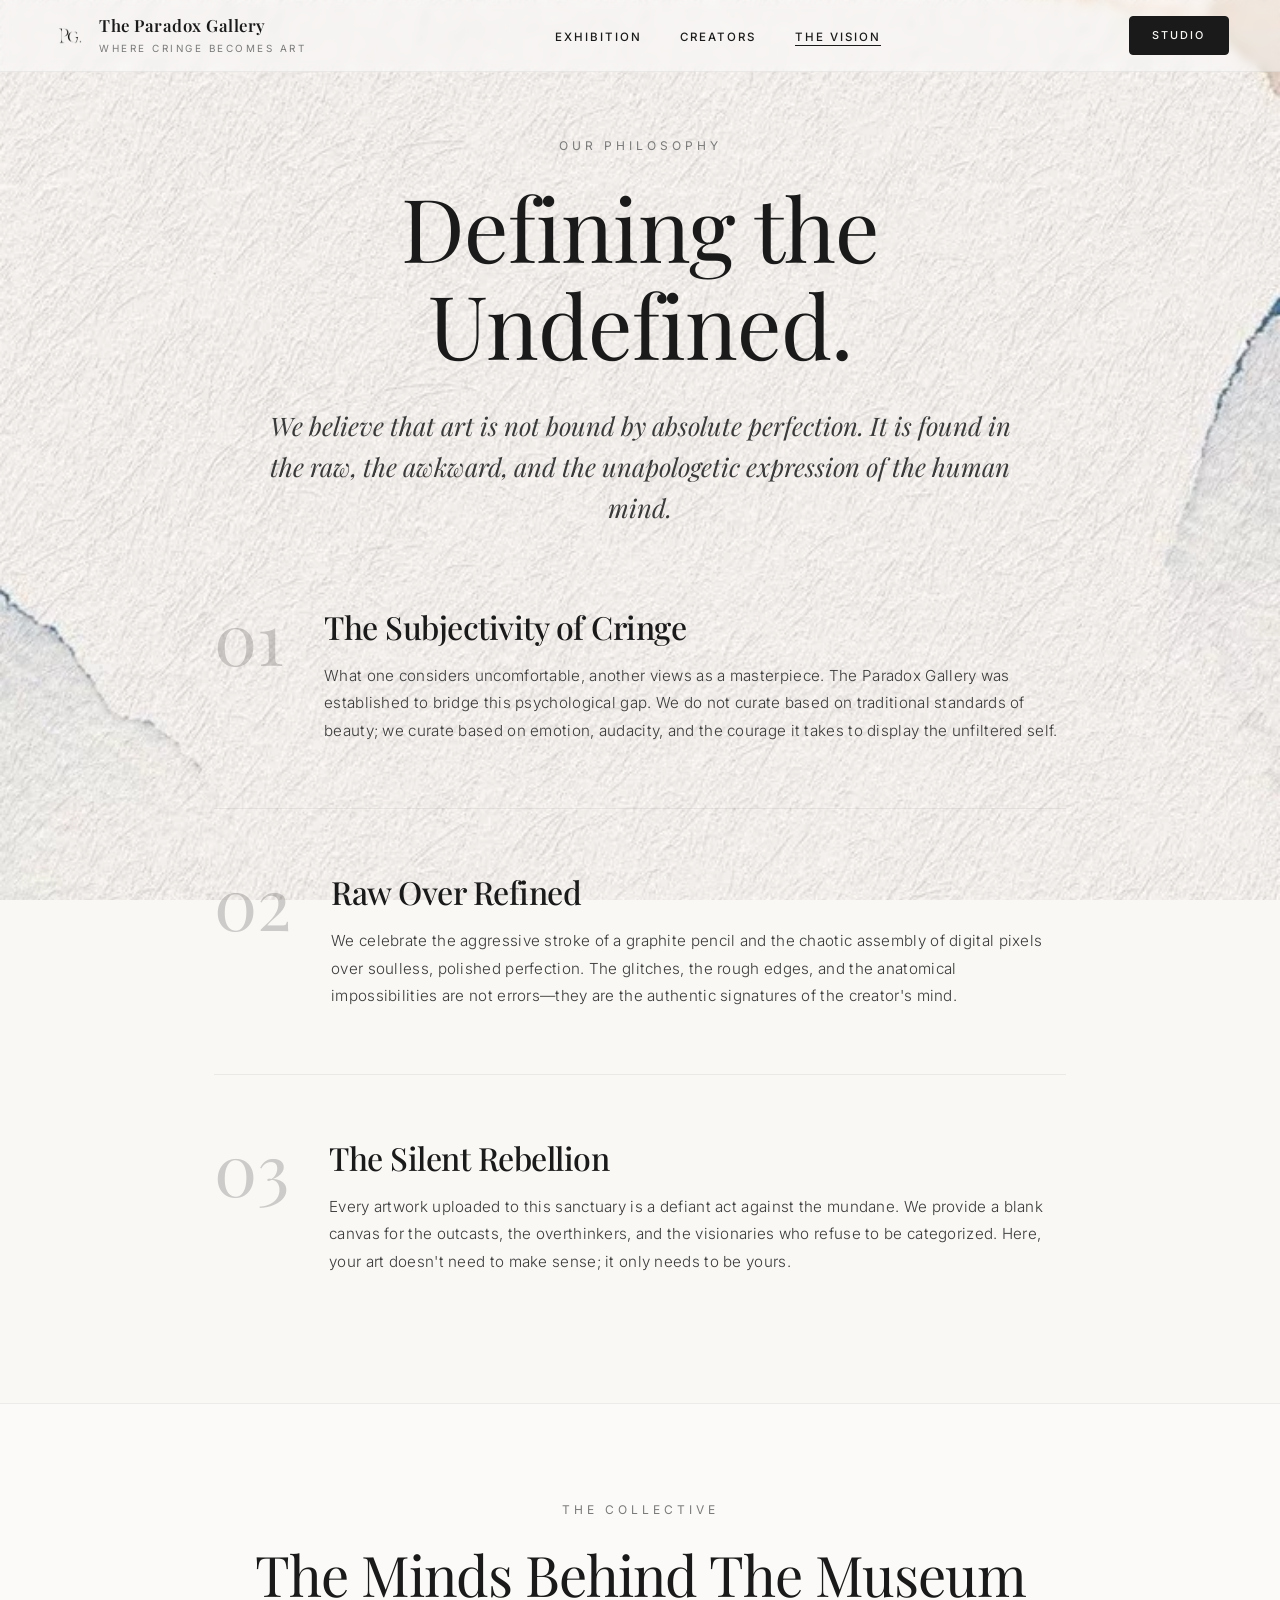
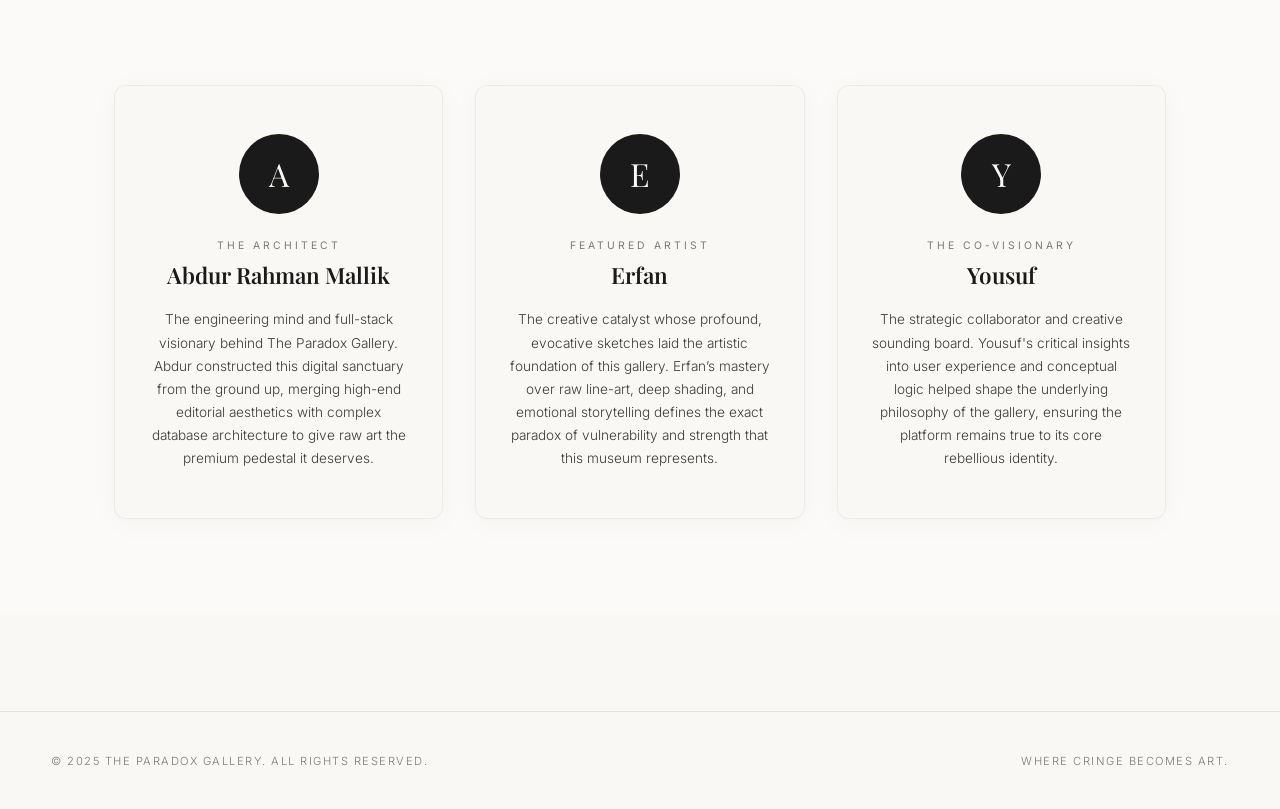
==== about.html @ 39e1206a "Add files via upload" ====
<!DOCTYPE html>
<html lang="en">
<head>
    <meta charset="UTF-8" />
    <meta name="viewport" content="width=device-width, initial-scale=1.0, maximum-scale=1.0, user-scalable=no" />
    <meta name="description" content="The Vision and The Collective behind The Paradox Gallery." />
    <title>The Vision — The Paradox Gallery</title>
    
    <link rel="icon" type="image/png" href="assets/favicon.png" />
    
    <link rel="stylesheet" href="css/global.css" />

    <style>
        /* ----------------------------------------------------------
           EDITORIAL TYPOGRAPHY & ANIMATIONS
           ---------------------------------------------------------- */
        .about-page-wrapper {
            padding-top: calc(var(--nav-height) + 4rem);
            padding-bottom: 6rem;
            overflow: hidden;
        }

        .editorial-header {
            text-align: center;
            max-width: 800px;
            margin: 0 auto 5rem;
            padding: 0 1.5rem;
        }

        .editorial-eyebrow {
            font-family: var(--font-sans);
            font-size: 0.75rem;
            letter-spacing: 4px;
            text-transform: uppercase;
            color: var(--ink-muted);
            margin-bottom: 1.5rem;
            display: block;
        }

        .editorial-title {
            font-family: var(--font-serif);
            font-size: clamp(3rem, 8vw, 5.5rem);
            font-weight: 400;
            line-height: 1.1;
            color: var(--ink);
            letter-spacing: -1px;
            margin-bottom: 2rem;
        }

        .editorial-lead {
            font-family: var(--font-serif);
            font-size: clamp(1.2rem, 3vw, 1.6rem);
            font-style: italic;
            color: var(--ink-light);
            line-height: 1.6;
        }

        /* ----------------------------------------------------------
           THE MANIFESTO SECTION
           ---------------------------------------------------------- */
        .manifesto-container {
            max-width: 900px;
            margin: 0 auto 8rem;
            padding: 0 1.5rem;
        }

        .manifesto-point {
            display: flex;
            align-items: flex-start;
            gap: 2.5rem;
            margin-bottom: 4rem;
            padding-bottom: 4rem;
            border-bottom: 1px solid rgba(0,0,0,0.06);
            opacity: 0;
            transform: translateY(30px);
            transition: opacity 0.8s var(--ease-luxury), transform 0.8s var(--ease-luxury);
        }

        .manifesto-point.visible {
            opacity: 1;
            transform: translateY(0);
        }

        .manifesto-point:last-child {
            border-bottom: none;
            margin-bottom: 0;
            padding-bottom: 0;
        }

        .manifesto-number {
            font-family: var(--font-serif);
            font-size: clamp(3rem, 6vw, 4.5rem);
            font-weight: 400;
            color: var(--ink);
            line-height: 0.8;
            opacity: 0.2;
        }

        .manifesto-content h3 {
            font-family: var(--font-serif);
            font-size: clamp(1.4rem, 3vw, 2rem);
            font-weight: 500;
            margin-bottom: 1rem;
            letter-spacing: -0.5px;
        }

        .manifesto-content p {
            font-family: var(--font-sans);
            font-size: 0.95rem;
            color: var(--ink-light);
            line-height: 1.8;
            letter-spacing: 0.3px;
        }

        /* ----------------------------------------------------------
           THE COLLECTIVE (TEAM) SECTION
           ---------------------------------------------------------- */
        .collective-section {
            background: rgba(255, 255, 255, 0.3);
            border-top: 1px solid rgba(0,0,0,0.06);
            padding: 6rem 0;
        }

        .collective-header {
            text-align: center;
            margin-bottom: 5rem;
        }

        .collective-grid {
            display: grid;
            grid-template-columns: repeat(auto-fit, minmax(300px, 1fr));
            gap: 2rem;
            max-width: 1100px;
            margin: 0 auto;
            padding: 0 1.5rem;
        }

        .profile-card {
            background: var(--canvas);
            border: 1px solid rgba(0,0,0,0.05);
            padding: 3rem 2rem;
            text-align: center;
            border-radius: var(--radius-lg);
            box-shadow: 0 4px 30px rgba(0,0,0,0.03);
            transition: transform 0.4s var(--ease-luxury), box-shadow 0.4s var(--ease-luxury);
            opacity: 0;
            transform: translateY(40px);
            transition: opacity 0.8s var(--ease-luxury), transform 0.8s var(--ease-luxury);
        }

        .profile-card.visible {
            opacity: 1;
            transform: translateY(0);
        }

        .profile-card:hover {
            transform: translateY(-8px);
            box-shadow: var(--shadow-lift);
        }

        .profile-avatar {
            width: 80px;
            height: 80px;
            border-radius: 50%;
            background: #1A1A1A;
            color: #F9F8F5;
            display: flex;
            align-items: center;
            justify-content: center;
            font-family: var(--font-serif);
            font-size: 2rem;
            margin: 0 auto 1.5rem;
        }

        .profile-role {
            font-family: var(--font-sans);
            font-size: 0.65rem;
            letter-spacing: 3px;
            text-transform: uppercase;
            color: var(--ink-muted);
            margin-bottom: 0.5rem;
            display: block;
        }

        .profile-name {
            font-family: var(--font-serif);
            font-size: 1.4rem;
            font-weight: 600;
            margin-bottom: 1.2rem;
            color: var(--ink);
        }

        .profile-bio {
            font-family: var(--font-sans);
            font-size: 0.85rem;
            line-height: 1.7;
            color: var(--ink-light);
        }

        /* Responsive Adjustments */
        @media (max-width: 768px) {
            .manifesto-point {
                flex-direction: column;
                gap: 1.5rem;
            }
            .manifesto-number {
                font-size: 3rem;
            }
        }
    </style>
</head>
<body>

    <nav id="navbar" class="anim-nav-init">
      <div class="nav-brand">
        <img src="assets/logo.png" alt="The Paradox Gallery" class="logo" onerror="this.style.display='none'" />
        <div>
          <span class="nav-brand-text">The Paradox Gallery</span>
          <span class="nav-brand-tagline">Where Cringe Becomes Art</span>
        </div>
      </div>
  
      <ul class="nav-links">
        <li><a href="index.html">Exhibition</a></li>
        <li><a href="creators.html">Creators</a></li>
        <li><a href="about.html" class="active">The Vision</a></li>
      </ul>
  
      <a href="dashboard.html" class="nav-cta desktop-only" id="nav-cta">Studio</a>
      <button class="nav-menu-btn" id="menu-btn" aria-label="Open menu">
        <img src="assets/icon-menu.png" alt="Menu" onerror="this.parentElement.innerHTML='☰'" />
      </button>
    </nav>
  
    <div id="mobile-drawer">
      <div class="drawer-header">
        <span class="nav-brand-text" style="font-family: var(--font-serif);">The Paradox Gallery</span>
        <button class="drawer-close-btn" id="drawer-close" aria-label="Close menu">
          <img src="assets/icon-close.png" alt="Close" onerror="this.parentElement.textContent='×'" />
        </button>
      </div>
      <nav class="drawer-nav">
        <a href="index.html">Exhibition</a>
        <a href="creators.html">Creators</a>
        <a href="about.html">The Vision</a>
        <a href="dashboard.html">Studio</a>
      </nav>
    </div>
    <div id="drawer-overlay"></div>

    <main class="about-page-wrapper">
        
        <header class="editorial-header anim-init">
            <span class="editorial-eyebrow">Our Philosophy</span>
            <h1 class="editorial-title">Defining the Undefined.</h1>
            <p class="editorial-lead">
                We believe that art is not bound by absolute perfection. It is found in the raw, the awkward, and the unapologetic expression of the human mind.
            </p>
        </header>

        <section class="manifesto-container">
            
            <div class="manifesto-point scroll-reveal">
                <span class="manifesto-number">01</span>
                <div class="manifesto-content">
                    <h3>The Subjectivity of Cringe</h3>
                    <p>What one considers uncomfortable, another views as a masterpiece. The Paradox Gallery was established to bridge this psychological gap. We do not curate based on traditional standards of beauty; we curate based on emotion, audacity, and the courage it takes to display the unfiltered self.</p>
                </div>
            </div>

            <div class="manifesto-point scroll-reveal">
                <span class="manifesto-number">02</span>
                <div class="manifesto-content">
                    <h3>Raw Over Refined</h3>
                    <p>We celebrate the aggressive stroke of a graphite pencil and the chaotic assembly of digital pixels over soulless, polished perfection. The glitches, the rough edges, and the anatomical impossibilities are not errors—they are the authentic signatures of the creator's mind.</p>
                </div>
            </div>

            <div class="manifesto-point scroll-reveal">
                <span class="manifesto-number">03</span>
                <div class="manifesto-content">
                    <h3>The Silent Rebellion</h3>
                    <p>Every artwork uploaded to this sanctuary is a defiant act against the mundane. We provide a blank canvas for the outcasts, the overthinkers, and the visionaries who refuse to be categorized. Here, your art doesn't need to make sense; it only needs to be yours.</p>
                </div>
            </div>

        </section>

        <section class="collective-section">
            <div class="collective-header scroll-reveal">
                <span class="editorial-eyebrow">The Collective</span>
                <h2 class="editorial-title" style="font-size: clamp(2rem, 5vw, 3.5rem); margin-bottom: 0;">The Minds Behind The Museum</h2>
            </div>

            <div class="collective-grid">
                
                <article class="profile-card scroll-reveal" style="transition-delay: 0.1s;">
                    <div class="profile-avatar">A</div>
                    <span class="profile-role">The Architect</span>
                    <h3 class="profile-name">Abdur Rahman Mallik</h3>
                    <p class="profile-bio">
                        The engineering mind and full-stack visionary behind The Paradox Gallery. Abdur constructed this digital sanctuary from the ground up, merging high-end editorial aesthetics with complex database architecture to give raw art the premium pedestal it deserves.
                    </p>
                </article>

                <article class="profile-card scroll-reveal" style="transition-delay: 0.2s;">
                    <div class="profile-avatar">E</div>
                    <span class="profile-role">Featured Artist</span>
                    <h3 class="profile-name">Erfan</h3>
                    <p class="profile-bio">
                        The creative catalyst whose profound, evocative sketches laid the artistic foundation of this gallery. Erfan’s mastery over raw line-art, deep shading, and emotional storytelling defines the exact paradox of vulnerability and strength that this museum represents.
                    </p>
                </article>

                <article class="profile-card scroll-reveal" style="transition-delay: 0.3s;">
                    <div class="profile-avatar">Y</div>
                    <span class="profile-role">The Co-Visionary</span>
                    <h3 class="profile-name">Yousuf</h3>
                    <p class="profile-bio">
                        The strategic collaborator and creative sounding board. Yousuf's critical insights into user experience and conceptual logic helped shape the underlying philosophy of the gallery, ensuring the platform remains true to its core rebellious identity.
                    </p>
                </article>

            </div>
        </section>

    </main>

    <footer class="site-footer">
      <p>© 2025 The Paradox Gallery. All rights reserved.</p>
      <p>Where Cringe Becomes Art.</p>
    </footer>

    <script>
        document.addEventListener('DOMContentLoaded', () => {
            // 1. Initial Entrance Animation
            setTimeout(() => {
                const header = document.querySelector('.editorial-header');
                const nav = document.getElementById('navbar');
                if (header) header.classList.add('anim-ready');
                if (nav) nav.classList.add('anim-nav-ready');
            }, 100);

            // 2. Scroll Reveal Animation for Manifesto and Cards
            const observerOptions = {
                root: null,
                rootMargin: '0px',
                threshold: 0.15 // Trigger when 15% of the element is visible
            };

            const observer = new IntersectionObserver((entries, observer) => {
                entries.forEach(entry => {
                    if (entry.isIntersecting) {
                        entry.target.classList.add('visible');
                        observer.unobserve(entry.target); // Animate only once
                    }
                });
            }, observerOptions);

            const revealElements = document.querySelectorAll('.scroll-reveal');
            revealElements.forEach(el => observer.observe(el));

            // 3. Mobile Navigation Menu Toggle Logic
            const menuBtn = document.getElementById('menu-btn');
            const closeBtn = document.getElementById('drawer-close');
            const drawer = document.getElementById('mobile-drawer');
            const overlay = document.getElementById('drawer-overlay');

            function openMenu() {
                drawer.classList.add('open');
                overlay.classList.add('visible');
                document.body.style.overflow = 'hidden'; // Stop background scrolling
            }

            function closeMenu() {
                drawer.classList.remove('open');
                overlay.classList.remove('visible');
                document.body.style.overflow = '';
            }

            if(menuBtn) menuBtn.addEventListener('click', openMenu);
            if(closeBtn) closeBtn.addEventListener('click', closeMenu);
            if(overlay) overlay.addEventListener('click', closeMenu);
        });
    </script>
</body>
</html>
---- css/global.css ----
/* ==========================================================
   GLOBAL.CSS — The Paradox Gallery Design System
   ========================================================== */

@import url('https://fonts.googleapis.com/css2?family=Playfair+Display:ital,wght@0,400;0,500;0,600;0,700;1,400;1,500&family=Inter:wght@300;400;500;600&display=swap');

/* ----------------------------------------------------------
   CSS CUSTOM PROPERTIES — Design Tokens
   ---------------------------------------------------------- */
:root {
  --canvas: #F9F8F5;
  --ink: #1A1A1A;
  --ink-light: #3a3a3a;
  --ink-muted: #7a7a7a;
  --glass-bg: rgba(255, 255, 255, 0.45);
  --glass-border: 1px solid rgba(0, 0, 0, 0.05);
  --glass-blur: blur(5px);
  --accent: #1A1A1A;
  --accent-hover: #333333;
  --error: #c0392b;
  --success: #27ae60;

  --font-serif: 'Playfair Display', Georgia, serif;
  --font-sans: 'Inter', -apple-system, sans-serif;

  --ease-luxury: cubic-bezier(0.25, 1, 0.5, 1);
  --ease-spring: cubic-bezier(0.34, 1.56, 0.64, 1);

  --nav-height: 72px;
  --radius: 4px;
  --radius-lg: 12px;

  --shadow-soft: 0 2px 20px rgba(0,0,0,0.06);
  --shadow-card: 0 4px 32px rgba(0,0,0,0.08);
  --shadow-lift: 0 12px 48px rgba(0,0,0,0.14);
}

/* ----------------------------------------------------------
   CSS RESET & BASE
   ---------------------------------------------------------- */
*, *::before, *::after {
  box-sizing: border-box;
  margin: 0;
  padding: 0;
}

html {
  font-size: 16px;
  scroll-behavior: smooth;
  -webkit-font-smoothing: antialiased;
  -moz-osx-font-smoothing: grayscale;
}

body {
  background-color: var(--canvas);
  color: var(--ink);
  font-family: var(--font-sans);
  font-weight: 400;
  line-height: 1.6;
  min-height: 100vh;
  overflow-x: hidden;
}

/* ----------------------------------------------------------
   GLOBAL TEXTURE LAYER
   ---------------------------------------------------------- */
body::before {
  content: '';
  position: fixed;
  top: 0;
  left: 0;
  width: 100vw;
  height: 100vh;
  background-image: url('../assets/bg-texture.png');
  background-size: cover;
  background-position: center;
  opacity: 3.5;
  z-index: -1;
  pointer-events: none;
}

/* ----------------------------------------------------------
   TYPOGRAPHY SYSTEM
   ---------------------------------------------------------- */
h1, h2, h3, h4, h5, h6 {
  font-family: var(--font-serif);
  font-weight: 500;
  line-height: 1.2;
  color: var(--ink);
}

h1 { font-size: clamp(2.4rem, 6vw, 5rem); }
h2 { font-size: clamp(1.8rem, 4vw, 3.2rem); }
h3 { font-size: clamp(1.3rem, 3vw, 2rem); }
h4 { font-size: 1.2rem; }

p {
  font-family: var(--font-sans);
  font-weight: 300;
  color: var(--ink-light);
  line-height: 1.8;
}

a {
  color: var(--ink);
  text-decoration: none;
  transition: opacity 0.2s var(--ease-luxury);
}

a:hover { opacity: 0.6; }

label {
  font-family: var(--font-sans);
  font-weight: 500;
  font-size: 0.72rem;
  letter-spacing: 2px;
  text-transform: uppercase;
  color: var(--ink-muted);
}

/* ----------------------------------------------------------
   ENTRANCE ANIMATION CLASSES
   ---------------------------------------------------------- */
.anim-init {
  opacity: 0;
  transform: translateY(40px);
}

.anim-nav-init {
  opacity: 0;
  transform: translateY(-100%);
}

.anim-ready {
  opacity: 1 !important;
  transform: translateY(0) !important;
  transition: opacity 0.6s var(--ease-luxury), transform 0.7s var(--ease-luxury);
}

.anim-nav-ready {
  opacity: 1 !important;
  transform: translateY(0) !important;
  transition: opacity 0.5s var(--ease-luxury), transform 0.6s var(--ease-luxury);
}

/* ----------------------------------------------------------
   GLOBAL NAVIGATION BAR
   ---------------------------------------------------------- */
#navbar {
  position: fixed;
  top: 0;
  left: 0;
  right: 0;
  z-index: 1000;
  height: var(--nav-height);
  background: var(--glass-bg);
  backdrop-filter: var(--glass-blur);
  -webkit-backdrop-filter: var(--glass-blur);
  border-bottom: var(--glass-border);
  display: flex;
  align-items: center;
  justify-content: space-between;
  padding: 0 clamp(1.2rem, 5vw, 3.2rem);
}

.nav-brand {
  display: flex;
  align-items: center;
  gap: 0.75rem;
}

.nav-brand img.logo {
  height: 36px;
  width: auto;
  display: block;
}

.nav-brand-text {
  font-family: var(--font-serif);
  font-size: 1.05rem;
  font-weight: 600;
  letter-spacing: 0.5px;
  color: var(--ink);
  line-height: 1;
}

.nav-brand-tagline {
  font-family: var(--font-sans);
  font-size: 0.62rem;
  letter-spacing: 2.5px;
  color: var(--ink-muted);
  text-transform: uppercase;
  display: block;
  margin-top: 2px;
}

/* Desktop Nav Links */
.nav-links {
  display: flex;
  align-items: center;
  gap: 2.4rem;
  list-style: none;
}

.nav-links a {
  font-family: var(--font-sans);
  font-size: 0.72rem;
  font-weight: 500;
  letter-spacing: 2px;
  text-transform: uppercase;
  color: var(--ink);
  position: relative;
  padding-bottom: 2px;
}

.nav-links a::after {
  content: '';
  position: absolute;
  bottom: 0;
  left: 0;
  width: 0;
  height: 1px;
  background: var(--ink);
  transition: width 0.3s var(--ease-luxury);
}

.nav-links a:hover::after,
.nav-links a.active::after {
  width: 100%;
}

.nav-links a:hover { opacity: 1; }

/* Nav CTA */
.nav-cta {
  font-family: var(--font-sans);
  font-size: 0.68rem;
  font-weight: 500;
  letter-spacing: 2px;
  text-transform: uppercase;
  color: var(--canvas);
  background: var(--ink);
  padding: 0.6rem 1.4rem;
  border: 1px solid var(--ink);
  border-radius: var(--radius);
  transition: background 0.25s var(--ease-luxury), color 0.25s var(--ease-luxury);
  white-space: nowrap;
}

.nav-cta:hover {
  background: transparent;
  color: var(--ink);
  opacity: 1;
}

/* Hamburger Icon */
.nav-menu-btn {
  display: none;
  background: none;
  border: none;
  cursor: pointer;
  padding: 4px;
  width: 40px;
  height: 40px;
  align-items: center;
  justify-content: center;
}

.nav-menu-btn img {
  width: 24px;
  height: 24px;
  filter: brightness(0) drop-shadow(0px 0px 0.8px rgba(0,0,0,0.8));
  transition: opacity 0.2s ease;
}

.nav-menu-btn:hover img { opacity: 0.5; }

/* ----------------------------------------------------------
   MOBILE DRAWER
   ---------------------------------------------------------- */
#mobile-drawer {
  position: fixed;
  top: 0;
  right: 0;
  bottom: 0;
  width: min(85vw, 320px);
  background: var(--canvas);
  border-left: var(--glass-border);
  z-index: 2000;
  padding: 2rem 2.4rem;
  display: flex;
  flex-direction: column;
  gap: 0;
  transform: translateX(100%);
  transition: transform 0.45s var(--ease-luxury);
  box-shadow: -8px 0 40px rgba(0,0,0,0.08);
}

#mobile-drawer.open {
  transform: translateX(0);
}

.drawer-header {
  display: flex;
  align-items: center;
  justify-content: space-between;
  margin-bottom: 3rem;
}

.drawer-close-btn {
  background: none;
  border: none;
  cursor: pointer;
  padding: 4px;
  width: 36px;
  height: 36px;
  display: flex;
  align-items: center;
  justify-content: center;
}

.drawer-close-btn img {
  width: 20px;
  height: 20px;
  filter: brightness(0) drop-shadow(0px 0px 0.8px rgba(0,0,0,0.8));
  transition: opacity 0.2s ease;
}

.drawer-close-btn:hover img { opacity: 0.5; }

.drawer-nav {
  display: flex;
  flex-direction: column;
  gap: 0;
  flex: 1;
}

.drawer-nav a {
  font-family: var(--font-serif);
  font-size: 1.6rem;
  font-weight: 400;
  color: var(--ink);
  padding: 0.9rem 0;
  border-bottom: 1px solid rgba(0,0,0,0.06);
  transition: opacity 0.2s ease, transform 0.2s ease;
  display: block;
}

.drawer-nav a:hover {
  opacity: 0.5;
  transform: translateX(4px);
}

.drawer-footer {
  margin-top: 2rem;
}

.drawer-footer .nav-cta {
  display: inline-block;
  width: 100%;
  text-align: center;
  padding: 0.9rem;
}

/* Drawer Overlay */
#drawer-overlay {
  position: fixed;
  inset: 0;
  background: rgba(0,0,0,0.35);
  z-index: 1999;
  opacity: 0;
  pointer-events: none;
  transition: opacity 0.4s var(--ease-luxury);
}

#drawer-overlay.visible {
  opacity: 1;
  pointer-events: all;
}

/* ----------------------------------------------------------
   PAGE LAYOUT WRAPPER
   ---------------------------------------------------------- */
.page-wrapper {
  padding-top: var(--nav-height);
  min-height: 100vh;
}

.container {
  width: 100%;
  max-width: 1280px;
  margin: 0 auto;
  padding: 0 clamp(1.2rem, 5vw, 3.2rem);
}

/* ----------------------------------------------------------
   UTILITY CLASSES
   ---------------------------------------------------------- */
.serif { font-family: var(--font-serif); }
.sans { font-family: var(--font-sans); }

.text-muted {
  color: var(--ink-muted);
  font-size: 0.75rem;
  letter-spacing: 1.5px;
  text-transform: uppercase;
}

.divider {
  width: 48px;
  height: 1px;
  background: var(--ink);
  margin: 1.5rem 0;
}

/* Buttons */
.btn-primary {
  display: inline-flex;
  align-items: center;
  justify-content: center;
  gap: 0.5rem;
  font-family: var(--font-sans);
  font-size: 0.72rem;
  font-weight: 500;
  letter-spacing: 2px;
  text-transform: uppercase;
  color: var(--canvas);
  background: var(--ink);
  border: 1px solid var(--ink);
  padding: 0.85rem 2rem;
  border-radius: var(--radius);
  cursor: pointer;
  transition: all 0.25s var(--ease-luxury);
  text-decoration: none;
}

.btn-primary:hover {
  background: transparent;
  color: var(--ink);
  opacity: 1;
}

.btn-secondary {
  display: inline-flex;
  align-items: center;
  justify-content: center;
  gap: 0.5rem;
  font-family: var(--font-sans);
  font-size: 0.72rem;
  font-weight: 500;
  letter-spacing: 2px;
  text-transform: uppercase;
  color: var(--ink);
  background: transparent;
  border: 1px solid var(--ink);
  padding: 0.85rem 2rem;
  border-radius: var(--radius);
  cursor: pointer;
  transition: all 0.25s var(--ease-luxury);
  text-decoration: none;
}

.btn-secondary:hover {
  background: var(--ink);
  color: var(--canvas);
  opacity: 1;
}

/* ----------------------------------------------------------
   GLOBAL FOOTER
   ---------------------------------------------------------- */
.site-footer {
  border-top: 1px solid rgba(0,0,0,0.08);
  padding: 2.4rem clamp(1.2rem, 5vw, 3.2rem);
  display: flex;
  align-items: center;
  justify-content: space-between;
  flex-wrap: wrap;
  gap: 1rem;
}

.site-footer p {
  font-size: 0.7rem;
  letter-spacing: 1.5px;
  text-transform: uppercase;
  color: var(--ink-muted);
}

/* ----------------------------------------------------------
   TOAST NOTIFICATIONS
   ---------------------------------------------------------- */
#toast-container {
  position: fixed;
  bottom: 2rem;
  right: 2rem;
  z-index: 9999;
  display: flex;
  flex-direction: column;
  gap: 0.75rem;
  pointer-events: none;
}

.toast {
  background: var(--ink);
  color: var(--canvas);
  font-family: var(--font-sans);
  font-size: 0.72rem;
  font-weight: 400;
  letter-spacing: 1px;
  padding: 0.85rem 1.4rem;
  border-radius: var(--radius);
  opacity: 0;
  transform: translateY(12px);
  animation: toastIn 0.35s var(--ease-luxury) forwards, toastOut 0.35s var(--ease-luxury) 2.7s forwards;
  pointer-events: none;
  max-width: 300px;
}

.toast.toast-error {
  background: var(--error);
}

.toast.toast-success {
  background: var(--success);
}

@keyframes toastIn {
  to { opacity: 1; transform: translateY(0); }
}

@keyframes toastOut {
  to { opacity: 0; transform: translateY(12px); }
}

/* ----------------------------------------------------------
   LOADING SPINNER
   ---------------------------------------------------------- */
.spinner {
  display: inline-block;
  width: 18px;
  height: 18px;
  border: 2px solid rgba(255,255,255,0.3);
  border-top-color: currentColor;
  border-radius: 50%;
  animation: spin 0.7s linear infinite;
}

.spinner.dark {
  border: 2px solid rgba(0,0,0,0.1);
  border-top-color: var(--ink);
}

@keyframes spin {
  to { transform: rotate(360deg); }
}

/* ----------------------------------------------------------
   RESPONSIVE: MOBILE BREAKPOINT
   ---------------------------------------------------------- */
@media (max-width: 768px) {
  .nav-links { display: none; }
  .nav-cta.desktop-only { display: none; }
  .nav-menu-btn { display: flex; }
}

@media (min-width: 769px) {
  #mobile-drawer { display: none !important; }
  #drawer-overlay { display: none !important; }
}
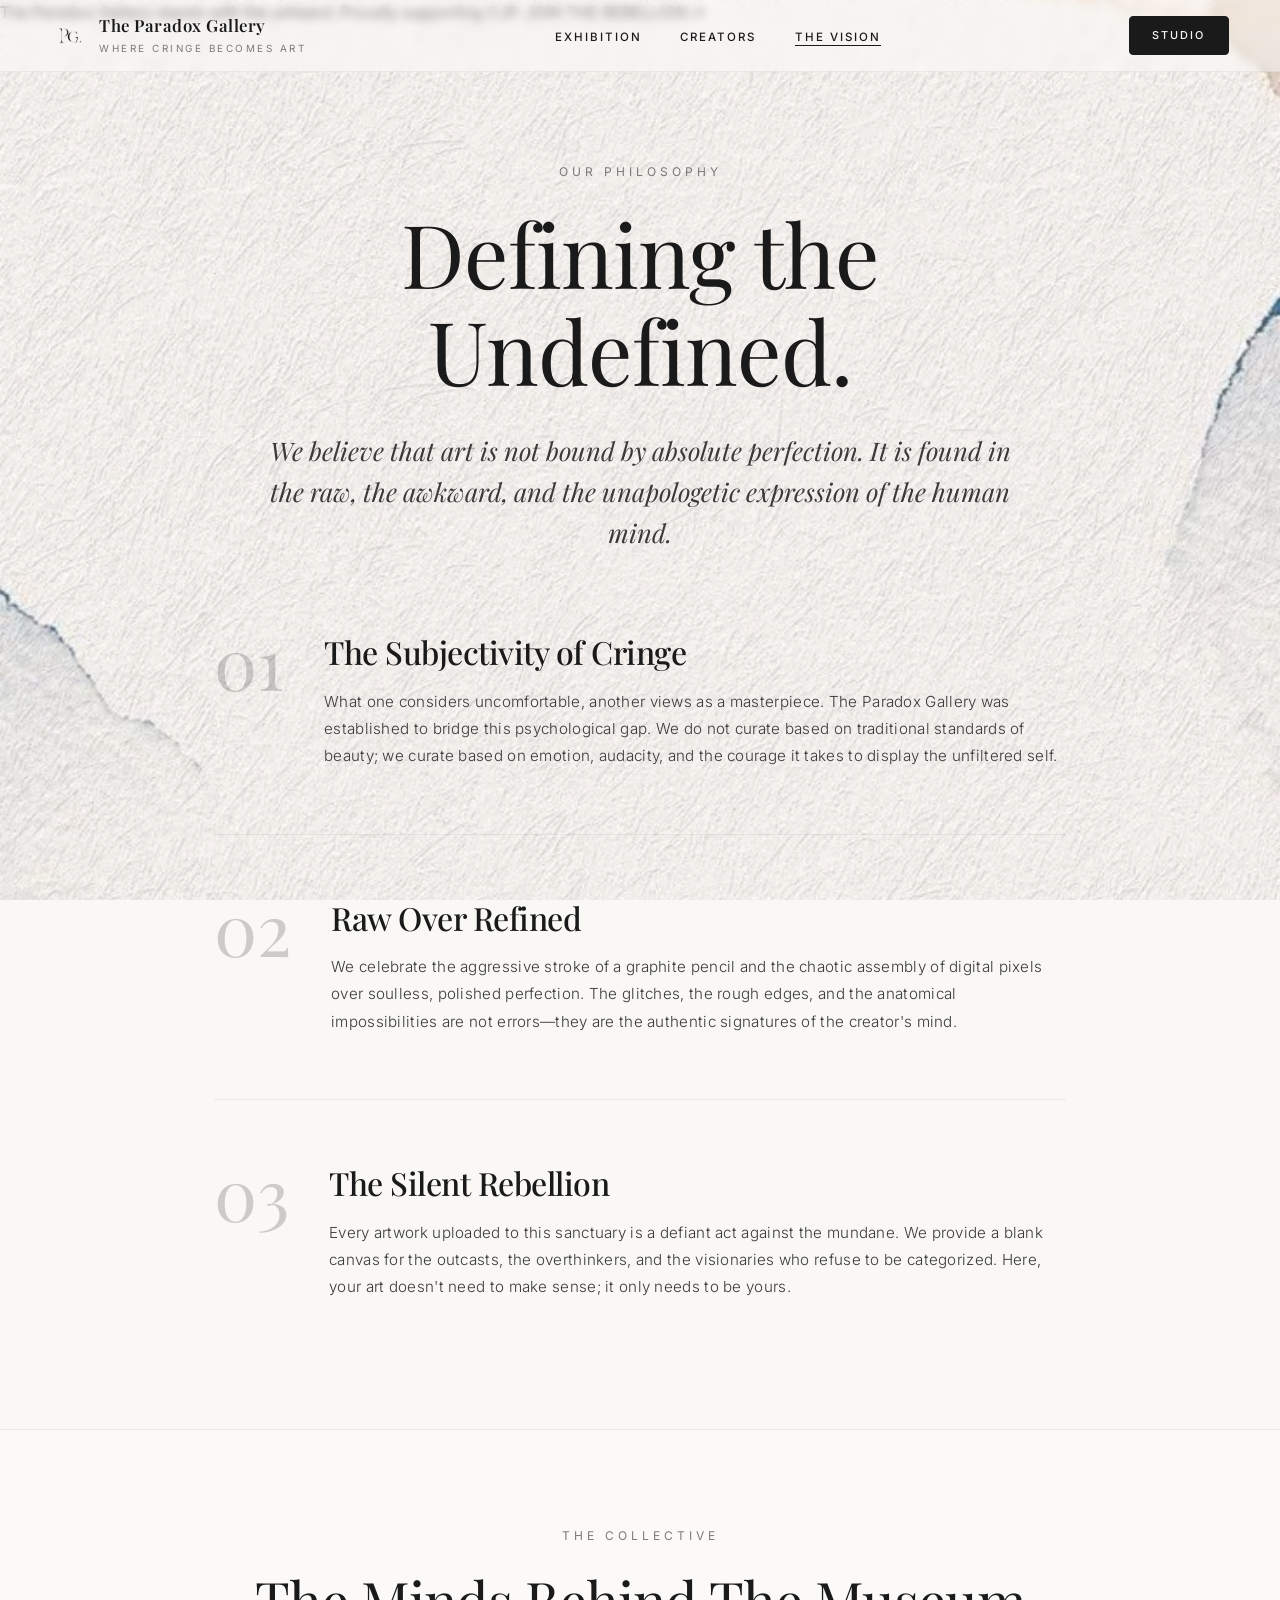
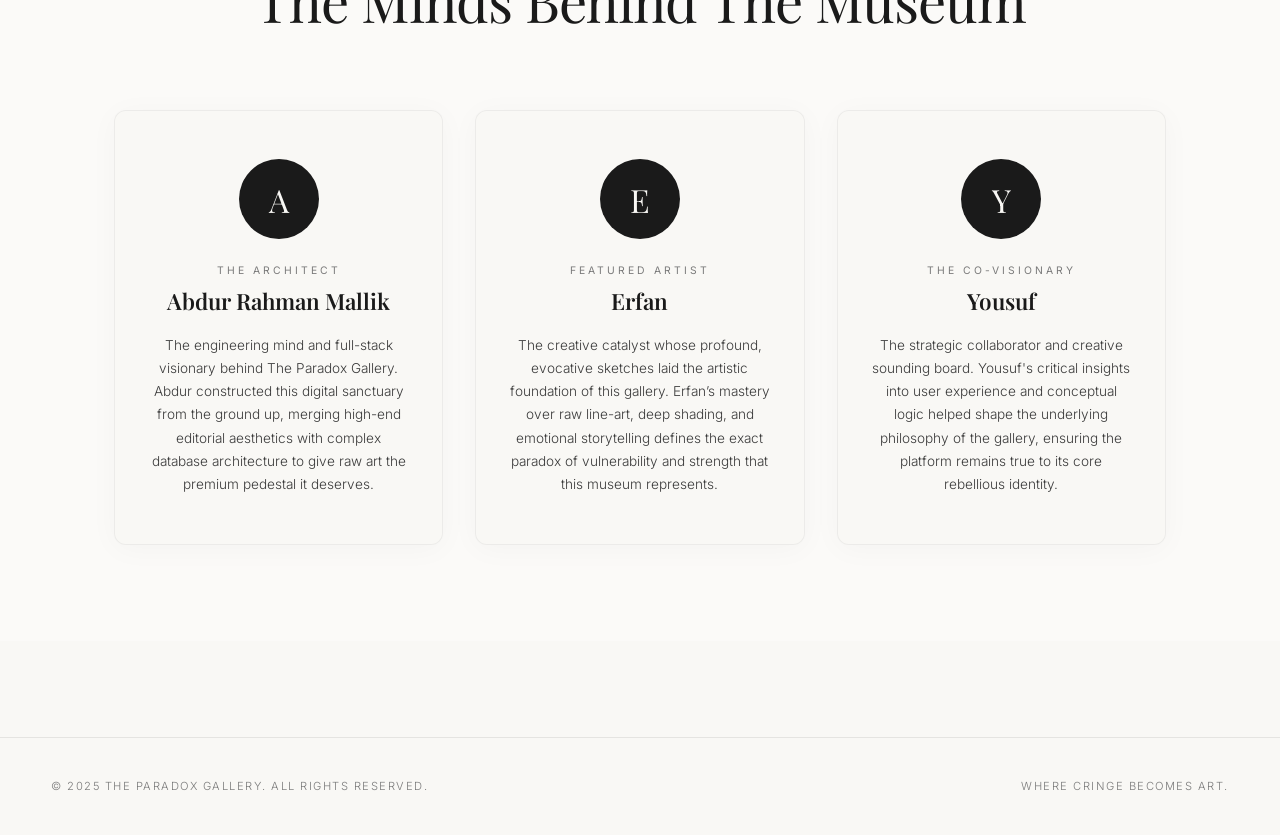
==== commit e76ac1a0: "Update about.html" ====
--- a/about.html
+++ b/about.html
@@ -210,6 +210,18 @@
     </style>
 </head>
 <body>
+
+  <div class="cjp-alert-bar">
+      <span class="cjp-alert-text">
+          <span class="cjp-alert-text-long">The Paradox Gallery stands with the unheard. </span>
+          Proudly supporting CJP.
+      </span>
+      <a href="https://cockroachjantaparty.org/" target="_blank" rel="noopener noreferrer" class="cjp-alert-link">
+          JOIN THE REBELLION ↗
+      </a>
+  </div>
+
+
 
     <nav id="navbar" class="anim-nav-init">
       <div class="nav-brand">
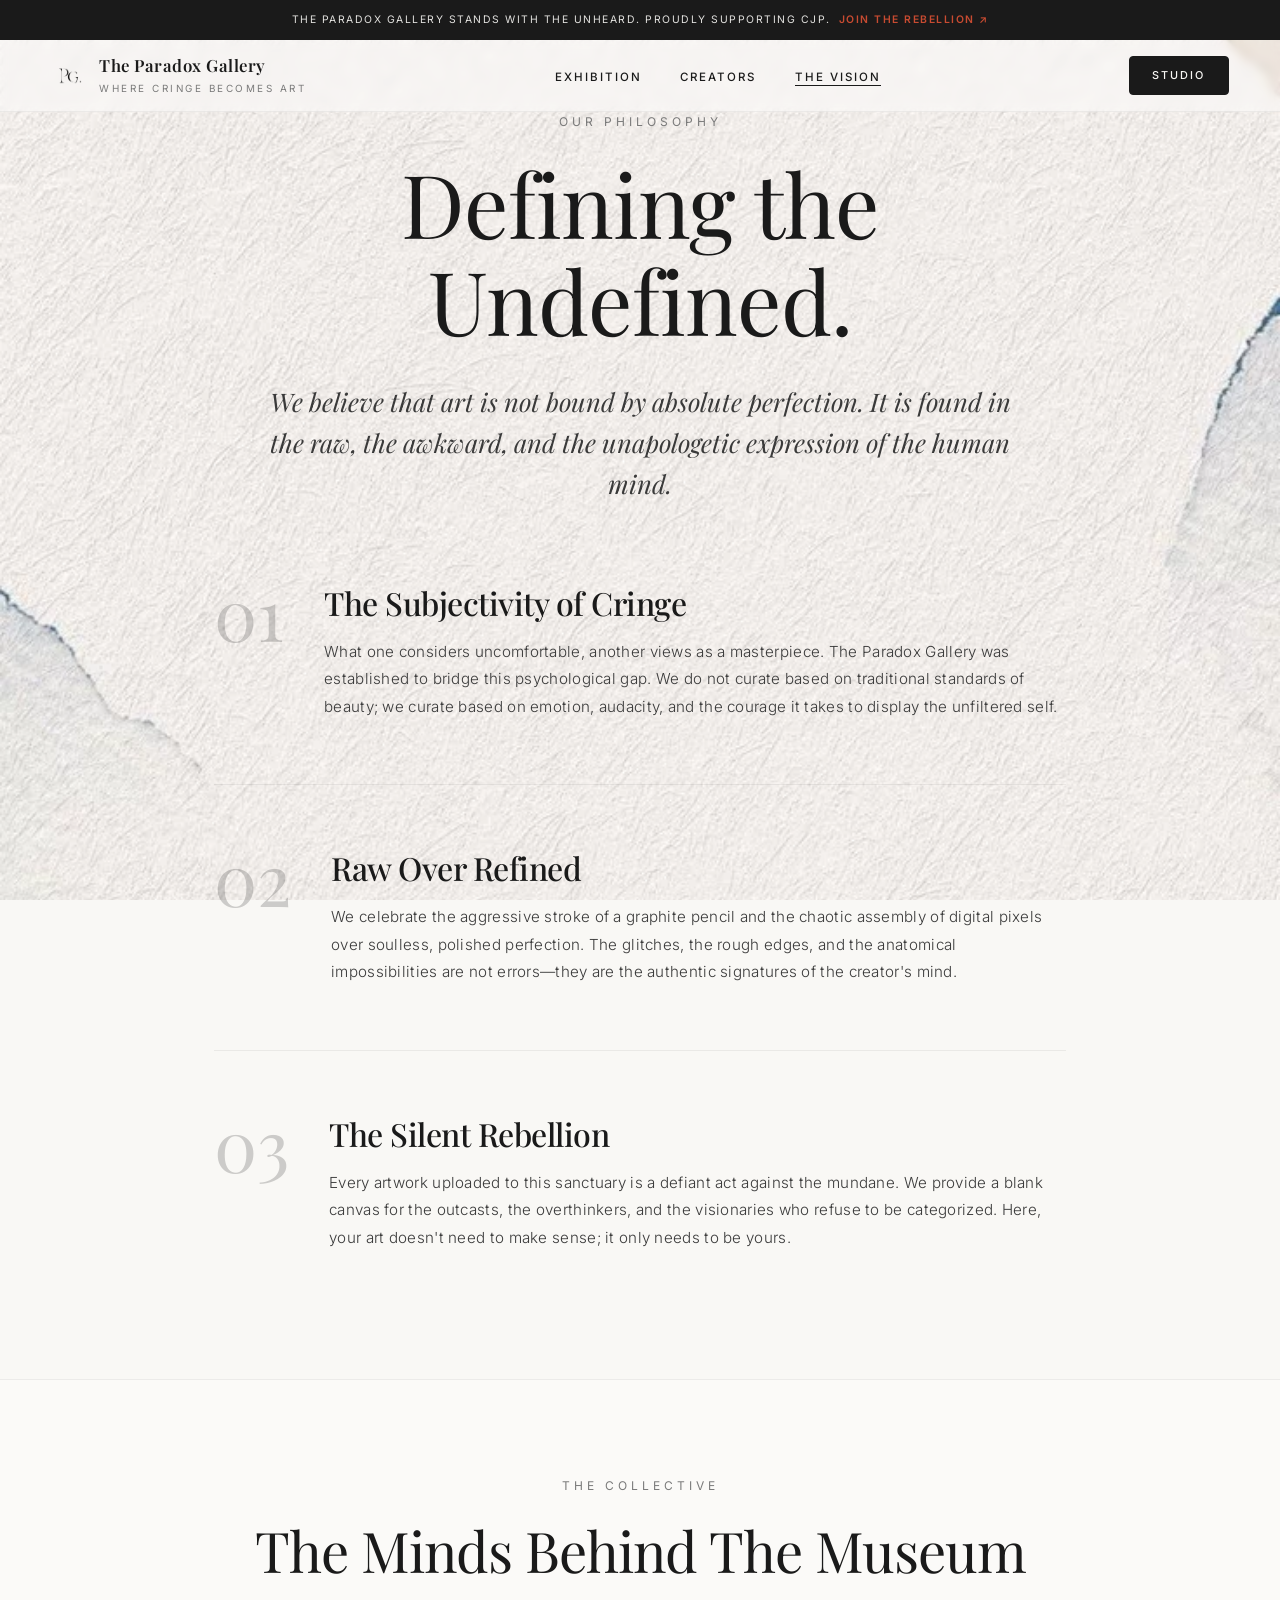
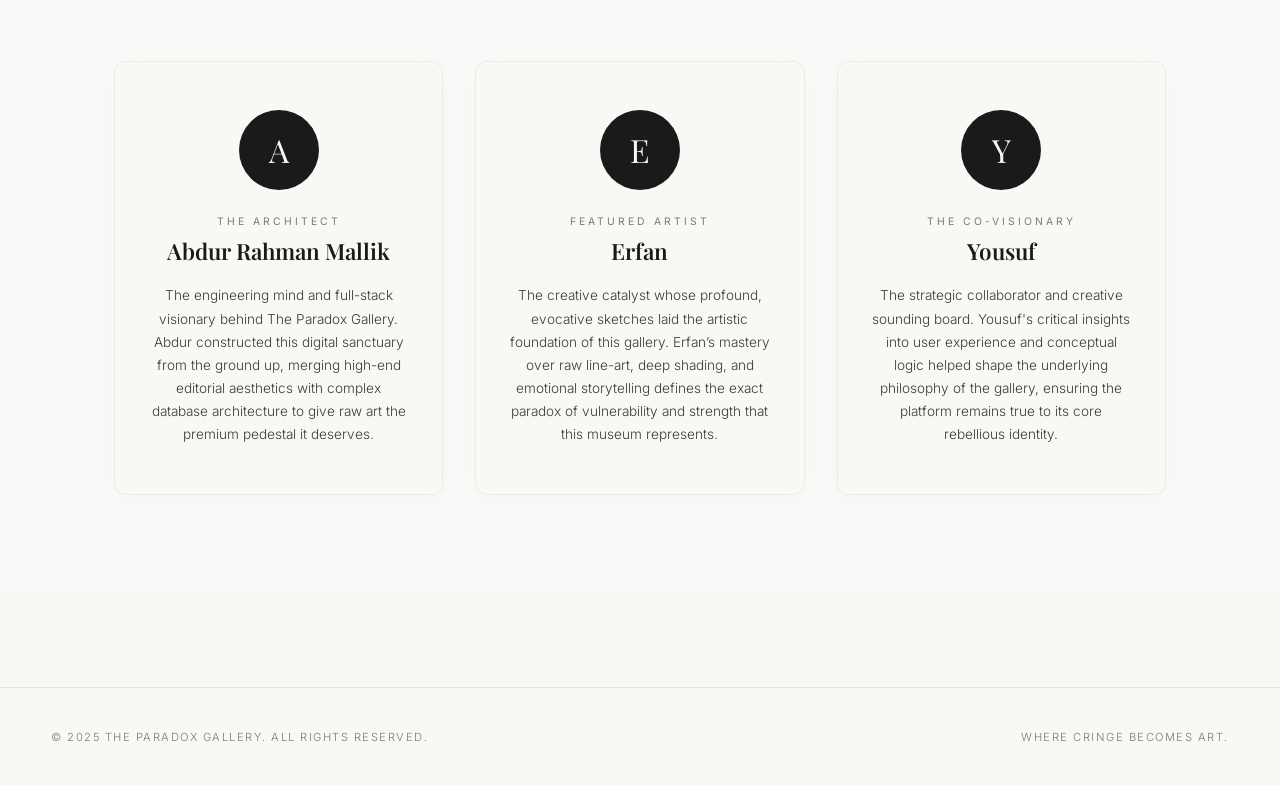
==== commit 742a347b: "Update about.html" ====
--- a/about.html
+++ b/about.html
@@ -9,6 +9,8 @@
     <link rel="icon" type="image/png" href="assets/favicon.png" />
     
     <link rel="stylesheet" href="css/global.css" />
+  <!-- Manifest Link -->
+  <link rel="manifest" href="manifest.json" />
 
     <style>
         /* ----------------------------------------------------------
--- a/css/global.css
+++ b/css/global.css
@@ -567,3 +567,363 @@
   #mobile-drawer { display: none !important; }
   #drawer-overlay { display: none !important; }
 }
+/* ==========================================================
+   CJP SOLIDARITY ALERT BAR (Top Banner)
+   ========================================================== */
+.cjp-alert-bar {
+    position: fixed;
+    top: 0;
+    left: 0;
+    width: 100%;
+    height: 40px;
+    background-color: var(--ink); /* Dark black/brown */
+    color: var(--canvas); /* Cream color for text */
+    display: flex;
+    align-items: center;
+    justify-content: center;
+    font-family: var(--font-sans);
+    font-size: 0.65rem;
+    letter-spacing: 1.5px;
+    text-transform: uppercase;
+    z-index: 2000;
+    padding: 0 1rem;
+}
+
+.cjp-alert-text {
+    opacity: 0.9;
+}
+
+.cjp-alert-link {
+    color: #C84B31; /* CJP Signature Rust Orange Color */
+    font-weight: 600;
+    margin-left: 8px;
+    text-decoration: none;
+    transition: opacity 0.2s var(--ease-luxury);
+    display: inline-flex;
+    align-items: center;
+    gap: 4px;
+}
+
+.cjp-alert-link:hover {
+    opacity: 0.7;
+    text-decoration: underline;
+    text-underline-offset: 3px;
+}
+
+/* Shift existing fixed elements down by 40px to make room for the bar */
+#navbar {
+    top: 40px !important;
+}
+
+#mobile-drawer {
+    top: 40px !important;
+}
+
+.page-wrapper, .about-page-wrapper {
+    padding-top: calc(var(--nav-height) + 40px) !important;
+}
+
+/* Mobile responsive text adjustments */
+@media (max-width: 640px) {
+    .cjp-alert-bar {
+        font-size: 0.55rem;
+        letter-spacing: 1px;
+    }
+    .cjp-alert-text-long {
+        display: none; /* Hide longer text on small screens */
+    }
+}
+/* ==========================================================
+   THE PARADOX AI - PREMIUM GLASS MODAL & ROTATING FAB
+   ========================================================== */
+
+/* Floating Button Container (Bottom Left) */
+.ai-fab-container {
+    position: fixed;
+    bottom: 20px;  /* Screen ke ekdum neeche */
+    right: 20px;    /* Ekdum strictly left corner mein */
+    width: 100px;
+    height: 100px;
+    z-index: 9998;
+    display: flex;
+    align-items: center;
+    justify-content: center;
+}
+
+
+/* Rotating Circular Text */
+.ai-rotating-text {
+    position: absolute;
+    width: 100%;
+    height: 100%;
+    animation: rotateText 15s linear infinite;
+    pointer-events: none; /* Taki click button par hi ho */
+}
+
+.ai-rotating-text text {
+    font-family: var(--font-sans), sans-serif;
+    font-size: 11px;
+    font-weight: 600;
+    fill: #1A1A1A; /* Text color */
+    letter-spacing: 2px;
+}
+
+@keyframes rotateText {
+    0% { transform: rotate(0deg); }
+    100% { transform: rotate(360deg); }
+}
+
+/* Floating Action Button with Breathing Animation */
+.ai-floating-btn {
+    position: absolute;
+    width: 65px;
+    height: 65px;
+    border-radius: 50%;
+    background: #F9F8F5;
+    border: 2px solid #C84B31; /* Subtle orange ring */
+    box-shadow: 0 8px 20px rgba(0,0,0,0.2);
+    cursor: pointer;
+    display: flex;
+    align-items: center;
+    justify-content: center;
+    overflow: hidden;
+    transition: transform 0.3s;
+}
+
+.ai-floating-btn img {
+    width: 100%;
+    height: 100%;
+    object-fit: cover;
+}
+
+.ai-floating-btn:hover {
+    transform: scale(1.1);
+    animation-play-state: paused;
+}
+
+@keyframes floatBreathing {
+    0% { transform: translateY(0px); box-shadow: 0 8px 20px rgba(0,0,0,0.2); }
+    50% { transform: translateY(-8px); box-shadow: 0 12px 25px rgba(200, 75, 49, 0.3); }
+    100% { transform: translateY(0px); box-shadow: 0 8px 20px rgba(0,0,0,0.2); }
+}
+
+/* Overlay */
+#ai-modal-overlay {
+    position: fixed;
+    inset: 0;
+    background: rgba(0, 0, 0, 0.3);
+    z-index: 9999;
+    opacity: 0;
+    pointer-events: none;
+    transition: opacity 0.3s ease;
+}
+
+#ai-modal-overlay.active {
+    opacity: 1;
+    pointer-events: all;
+}
+
+/* Premium Glass Modal */
+.ai-glass-modal {
+    position: fixed;
+    bottom: 120px;
+    left: 25px; /* Aligned with FAB */
+    width: 380px;
+    max-width: calc(100vw - 50px);
+    height: 600px;
+    max-height: 75vh; /* Prevents desktop breaking/squishing */
+    background: rgba(249, 248, 245, 0.85); /* Frosted Cream */
+    backdrop-filter: blur(5px);
+    -webkit-backdrop-filter: blur(5px);
+    border: 1px solid rgba(255, 255, 255, 0.4);
+    border-radius: 20px;
+    box-shadow: 0 20px 40px rgba(0,0,0,0.15);
+    z-index: 10000;
+    display: flex;
+    flex-direction: column;
+    
+    /* Animation initial state */
+    opacity: 0;
+    transform: translateY(20px) scale(0.95);
+    pointer-events: none;
+    transition: all 0.4s cubic-bezier(0.175, 0.885, 0.32, 1.275);
+}
+
+.ai-glass-modal.active {
+    opacity: 1;
+    transform: translateY(0) scale(1);
+    pointer-events: all;
+}
+
+/* Modal Header */
+.ai-modal-header {
+    padding: 18px 20px;
+    display: flex;
+    justify-content: space-between;
+    align-items: center;
+    border-bottom: 1px solid rgba(0,0,0,0.08);
+}
+
+.ai-brand-header {
+    display: flex;
+    align-items: center;
+    gap: 12px;
+}
+
+.ai-header-logo {
+    width: 40px;
+    height: 40px;
+    border-radius: 50%;
+    border: 1px solid rgba(0,0,0,0.1);
+}
+
+.ai-close-btn {
+    background: none;
+    border: none;
+    font-size: 1.8rem;
+    color: #1A1A1A;
+    cursor: pointer;
+    transition: opacity 0.2s;
+}
+
+.ai-close-btn:hover { opacity: 0.5; }
+
+/* Chat Box */
+.ai-chat-box {
+    flex: 1;
+    padding: 20px;
+    overflow-y: auto;
+    display: flex;
+    flex-direction: column;
+    gap: 20px;
+}
+
+.ai-message-wrapper {
+    display: flex;
+    flex-direction: column;
+    max-width: 88%;
+    position: relative;
+}
+
+.ai-message-wrapper.wrapper-user { align-self: flex-end; align-items: flex-end; }
+.ai-message-wrapper.wrapper-ai { align-self: flex-start; align-items: flex-start; }
+
+.ai-message-sender {
+    font-family: var(--font-sans);
+    font-size: 0.65rem;
+    letter-spacing: 1px;
+    text-transform: uppercase;
+    color: #666666;
+    margin-bottom: 5px;
+}
+
+.ai-message {
+    padding: 12px 16px;
+    font-family: var(--font-sans);
+    font-size: 0.9rem;
+    line-height: 1.5;
+    border-radius: 12px;
+}
+
+.msg-user {
+    background: #1A1A1A;
+    color: #F9F8F5;
+    border-bottom-right-radius: 4px;
+}
+
+.msg-ai {
+    background: rgba(255, 255, 255, 0.9);
+    color: #1A1A1A;
+    border: 1px solid rgba(0,0,0,0.06);
+    border-bottom-left-radius: 4px;
+    box-shadow: 0 4px 10px rgba(0,0,0,0.04);
+}
+
+/* Copy Button Hover Effect */
+.ai-copy-btn {
+    position: absolute;
+    bottom: -22px;
+    left: 5px;
+    background: #1A1A1A;
+    color: #F9F8F5;
+    font-size: 0.6rem;
+    font-family: var(--font-sans);
+    padding: 3px 8px;
+    border-radius: 4px;
+    border: none;
+    cursor: pointer;
+    opacity: 0;
+    transform: translateY(-5px);
+    transition: all 0.2s ease;
+    pointer-events: none;
+}
+
+.ai-message-wrapper.wrapper-ai:hover .ai-copy-btn {
+    opacity: 1;
+    transform: translateY(0);
+    pointer-events: all;
+}
+
+/* Input Area Fixed at Bottom */
+.ai-input-area {
+    padding: 15px;
+    background: rgba(255, 255, 255, 0.5);
+    border-top: 1px solid rgba(0,0,0,0.05);
+    display: flex;
+    gap: 10px;
+    align-items: center;
+}
+
+#ai-chat-input {
+    flex: 1;
+    padding: 12px 15px;
+    border: 1px solid rgba(0,0,0,0.1);
+    border-radius: 20px;
+    background: #ffffff;
+    font-size: 0.9rem;
+    font-family: var(--font-sans);
+    transition: 0.3s ease;
+}
+
+#ai-chat-input:focus {
+    outline: none;
+    border-color: #C84B31;
+    box-shadow: 0 0 0 2px rgba(200, 75, 49, 0.1);
+}
+
+#ai-send-btn {
+    width: 42px;
+    height: 42px;
+    border: none;
+    border-radius: 50%;
+    background: #1A1A1A;
+    color: #ffffff;
+    display: flex;
+    align-items: center;
+    justify-content: center;
+    cursor: pointer;
+    transition: 0.3s;
+}
+
+#ai-send-btn:hover:not(:disabled) {
+    background: #C84B31;
+    transform: scale(1.05);
+}
+
+#ai-chat-input:disabled, #ai-send-btn:disabled {
+    opacity: 0.5;
+    cursor: not-allowed;
+}
+
+/* Mobile Responsiveness */
+@media (max-width: 480px) {
+    .ai-glass-modal {
+        left: 50%;
+        transform: translate(-50%, 20px) scale(0.95);
+        bottom: 100px;
+        width: 90vw;
+    }
+    .ai-glass-modal.active {
+        transform: translate(-50%, 0) scale(1);
+    }
+}
